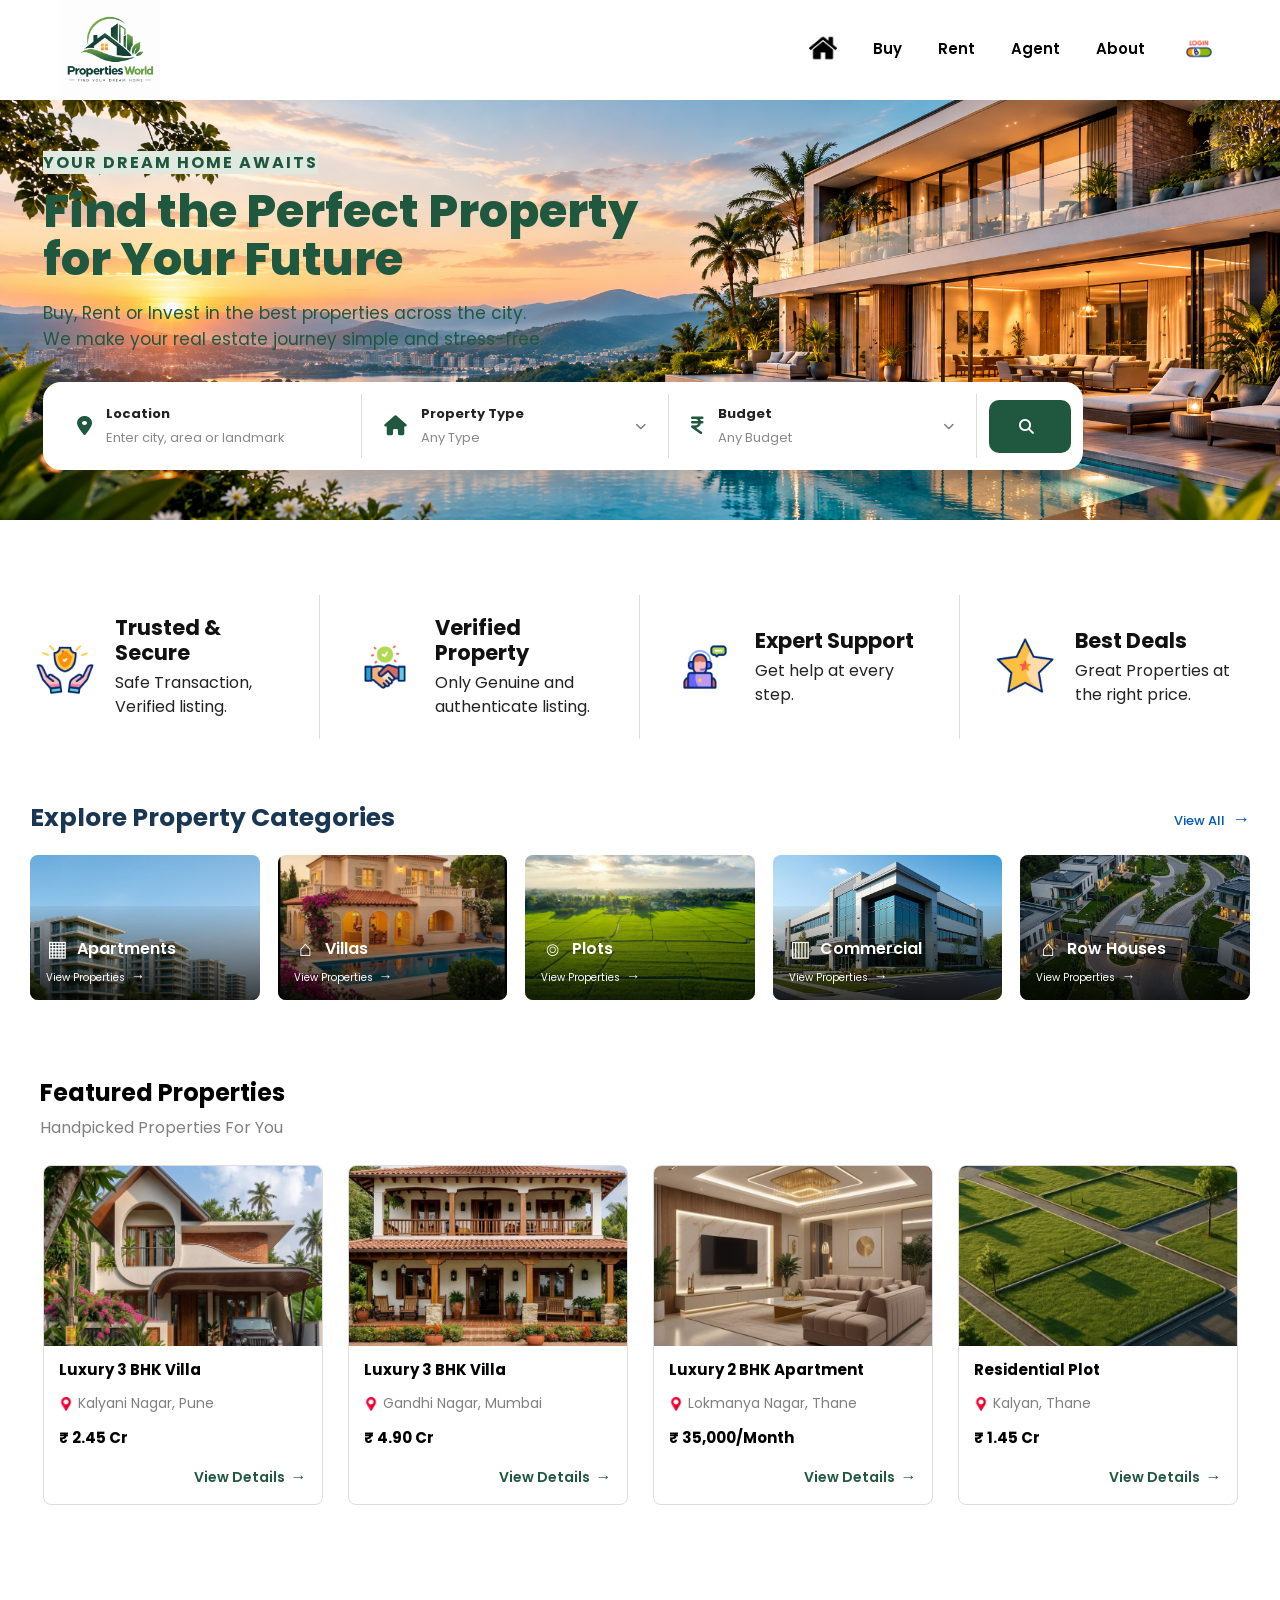
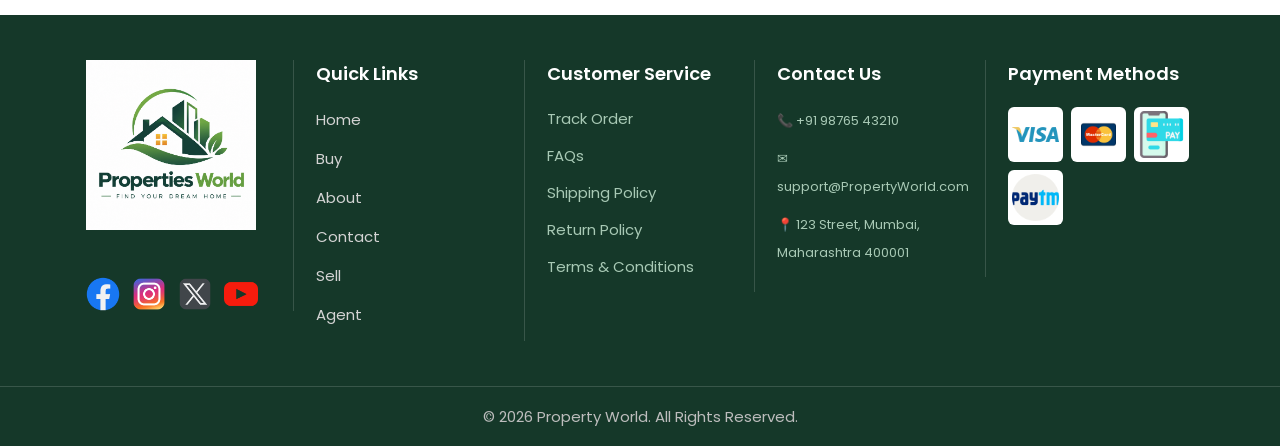
==== index.html @ 8a8790b1 "first commit" ====
<!DOCTYPE html>
<html lang="en">

<head>

    <meta charset="UTF-8">

    <meta name="viewport" content="width=device-width, initial-scale=1.0">

    <title>Property World - Home</title>

    <!-- Poppins Font -->
    <link
        href="https://fonts.googleapis.com/css2?family=Poppins:wght@400;500;600;700;800&display=swap"
        rel="stylesheet">

    <!-- Font Awesome -->
    <link
        rel="stylesheet"
        href="https://cdnjs.cloudflare.com/ajax/libs/font-awesome/6.5.2/css/all.min.css">

    <!-- Home CSS -->
    <link rel="stylesheet" href="style.css/home.css">

</head>


<body>


    <!-- ================= HEADER ================= -->

    <header>

        <!-- Property Logo -->

        <img
            src="Assest/images/logo.png"
            alt="Property World"
            class="logo">


        <!-- Navigation -->

        <nav>

            <!-- Home -->

            <a
                href="index.html"
                class="active">

                <img
                    src="Assest/icons/home.png"
                    alt="Home">

            </a>


            <!-- Buy -->

            <a href="Buy.html">
                Buy
            </a>


            <!-- Rent -->

            <a href="Rent.html">
                Rent
            </a>


            <!-- Agent -->

            <a href="Agent.html">
                Agent
            </a>


            <!-- About -->

            <a href="about.html">
                About
            </a>


            <!-- Login -->

            <a href="Login.html">

                <img
                    src="Assest/gif/login.gif"
                    alt="Login">

            </a>

        </nav>

    </header>



    <!-- ================= HERO SECTION ================= -->

    <main>

        <section class="hero">

            <div class="hero-content">


                <p class="hero-small">

                    <mark>
                        YOUR DREAM HOME AWAITS
                    </mark>

                </p>


                <h1>

                    Find the Perfect Property
                    <br>

                    for Your Future

                </h1>


                <p class="hero-text">

                    Buy, Rent or Invest in the best properties across the city.
                    <br>

                    We make your real estate journey simple and stress-free.

                </p>



                <!-- ================= SEARCH BOX ================= -->

                <div class="search-box">


                    <!-- Location -->

                    <div class="search-item">

                        <i class="fa-solid fa-location-dot"></i>

                        <div>

                            <small>
                                Location
                            </small>

                            <span>
                                Enter city, area or landmark
                            </span>

                        </div>


                        <select id="homeLocation">
                            <option>Mumbai</option>
                            <option>Pune</option>
                            <option>Delhi</option>
                            <option>Thane</option>
                        </select>   

                    </div>



                    <!-- Property Type -->

                    <div class="search-item">

                        <i class="fa-solid fa-house"></i>

                        <div>

                            <small>
                                Property Type
                            </small>

                            <span>
                                Any Type
                            </span>

                        </div>


                        <i class="fa-solid fa-chevron-down arrow"></i>


                        <select id="homePropertyType">

                            <option>
                                Land
                            </option>

                            <option>
                                Apartment
                            </option>

                            <option>
                                Villa
                            </option>

                            <option>
                                Residential Land
                            </option>

                        </select>

                    </div>



                    <!-- Budget -->

                    <div class="search-item">

                        <i class="fa-solid fa-indian-rupee-sign"></i>

                        <div>

                            <small>
                                Budget
                            </small>

                            <span>
                                Any Budget
                            </span>

                        </div>


                        <i class="fa-solid fa-chevron-down arrow"></i>


                        <select <select id="homeBudget">
    

                            <option>
                                50L to 1 Cr
                            </option>

                            <option>
                                1 Cr to 4 Cr
                            </option>

                            <option>
                                4 Cr to 7 Cr
                            </option>

                            <option>
                                7 Cr to 10 Cr
                            </option>

                        </select>

                    </div>



                    <!-- Search Button -->

                   <button class="search-btn" onclick="searchHome()">
                    <i class="fa-solid fa-magnifying-glass"></i>
                    </button>


                </div>

            </div>

        </section>

    </main>


    <br>
    <br>



    <!-- ================= PROPERTY FEATURES ================= -->

    <section class="property-features">


        <!-- Trusted & Secure -->

        <div class="feature-box">

            <img
                src="Assest/gif/security.gif"
                alt="Trusted and Secure">


            <div class="feature-text">

                <h3>
                    Trusted &amp; Secure
                </h3>

                <p>
                    Safe Transaction, Verified listing.
                </p>

            </div>

        </div>



        <!-- Verified Property -->

        <div class="feature-box">

            <img
                src="Assest/gif/Deal.gif"
                alt="Verified Property">


            <div class="feature-text">

                <h3>
                    Verified Property
                </h3>

                <p>
                    Only Genuine and authenticate listing.
                </p>

            </div>

        </div>



        <!-- Expert Support -->

        <div class="feature-box">

            <img
                src="Assest/gif/support.gif"
                alt="Expert Support">


            <div class="feature-text">

                <h3>
                    Expert Support
                </h3>

                <p>
                    Get help at every step.
                </p>

            </div>

        </div>



        <!-- Best Deals -->

        <div class="feature-box">

            <img
                src="Assest/gif/star.gif"
                alt="Best Deals">


            <div class="feature-text">

                <h3>
                    Best Deals
                </h3>

                <p>
                    Great Properties at the right price.
                </p>

            </div>

        </div>


    </section>




    <!-- ================= EXPLORE PROPERTY CATEGORIES ================= -->

    <section class="property-categories">


        <div class="category-header">

            <h1>
                Explore Property Categories
            </h1>


            <a
                href="#"
                class="view-all">

                View All
                <span>
                    →
                </span>

            </a>

        </div>



        <!-- Apartment -->

        <div class="category-box">

            <img
                src="Assest/images/Apartment.jpg"
                alt="Apartments">


            <div class="category-overlay">

                <div class="category-title">

                    <span class="category-icon">
                        ▦
                    </span>

                    <h2>
                        Apartments
                    </h2>

                </div>


                <a
                    href="#"
                    class="view-properties">

                    View Properties
                    <span>
                        →
                    </span>

                </a>

            </div>

        </div>



        <!-- Villas -->

        <div class="category-box">

            <img
                src="Assest/images/villas.jpg"
                alt="Villas">


            <div class="category-overlay">

                <div class="category-title">

                    <span class="category-icon">
                        ⌂
                    </span>

                    <h2>
                        Villas
                    </h2>

                </div>


                <a
                    href="#"
                    class="view-properties">

                    View Properties
                    <span>
                        →
                    </span>

                </a>

            </div>

        </div>



        <!-- Plots -->

        <div class="category-box">

            <img
                src="Assest/images/Plots.jpg"
                alt="Plots">


            <div class="category-overlay">

                <div class="category-title">

                    <span class="category-icon">
                        ⌾
                    </span>

                    <h2>
                        Plots
                    </h2>

                </div>


                <a
                    href="#"
                    class="view-properties">

                    View Properties
                    <span>
                        →
                    </span>

                </a>

            </div>

        </div>



        <!-- Commercial -->

        <div class="category-box">

            <img
                src="Assest/images/commerical.jpg"
                alt="Commercial">


            <div class="category-overlay">

                <div class="category-title">

                    <span class="category-icon">
                        ▥
                    </span>

                    <h2>
                        Commercial
                    </h2>

                </div>


                <a
                    href="#"
                    class="view-properties">

                    View Properties
                    <span>
                        →
                    </span>

                </a>

            </div>

        </div>



        <!-- Row Houses -->

        <div class="category-box">

            <img
                src="Assest/images/Residential.jpg"
                alt="Row Houses">


            <div class="category-overlay">

                <div class="category-title">

                    <span class="category-icon">
                        ⌂
                    </span>

                    <h2>
                        Row Houses
                    </h2>

                </div>


                <a
                    href="#"
                    class="view-properties">

                    View Properties
                    <span>
                        →
                    </span>

                </a>

            </div>

        </div>


    </section>




    <!-- ================= FEATURED PROPERTIES ================= -->

    <section id="popular-properties">


        <h2>
            Featured Properties
        </h2>


        <p>
            Handpicked Properties For You
        </p>



        <div class="property-container">


            <!-- ================= CARD 1 ================= -->

            <article 
             class="property-card"
            data-location="Pune"
            data-type="Villa"
            data-budget="1 Cr to 4 Cr">


                <img
                    src="Assest/images/card 1.jpg"
                    alt="Luxury 3 BHK Villa">


                <h3>
                    Luxury 3 BHK Villa
                </h3>


                <div class="location">

                    <img
                        src="Assest/icons/location.png"
                        alt="Location">

                    <p>
                        Kalyani Nagar, Pune
                    </p>

                </div>


                <h3>
                    ₹ 2.45 Cr
                </h3>


                <!-- VIEW DETAILS -->

                <a href="property-details.html?property=Modern%202%20BHK%20Apartment">
                    View Details <span>→</span>
                </a>

            </article>




            <!-- ================= CARD 2 ================= -->

            <article
            
            class="property-card"
            data-location="Mumbai"
            data-type="Villa"
            data-budget="4 Cr to 7 Cr">


                <img
                    src="Assest/images/card 2.jpg"
                    alt="Luxury 3 BHK Villa">


                <h3>
                    Luxury 3 BHK Villa
                </h3>


                <div class="location">

                    <img
                        src="Assest/icons/location.png"
                        alt="Location">

                    <p>
                        Gandhi Nagar, Mumbai
                    </p>

                </div>


                <h3>
                    ₹ 4.90 Cr
                </h3>


                <!-- VIEW DETAILS -->

                <a href="property-details.html?property=Luxury%203%20BHK%20Residence">
                View Details <span>→</span>
                </a>

            </article>




            <!-- ================= CARD 3 ================= -->

            <article
            <article
            class="property-card"
            data-location="Thane"
            data-type="Apartment"
            data-budget="50L to 1 Cr">


                <img
                    src="Assest/images/card 3.jpg"
                    alt="Luxury 2 BHK Apartment">


                <h3>
                    Luxury 2 BHK Apartment
                </h3>


                <div class="location">

                    <img
                        src="Assest/icons/location.png"
                        alt="Location">

                    <p>
                        Lokmanya Nagar, Thane
                    </p>

                </div>


                <h3>
                    ₹ 35,000/Month
                </h3>


                <!-- VIEW DETAILS -->

                <a href="property-details.html?property=Beautiful%20Family%20Home">
                    View Details <span>→</span>
                </a>


            </article>




            <!-- ================= CARD 4 ================= -->

            <article
            <article
            class="property-card"
            data-location="Thane"
            data-type="Land"
            data-budget="1 Cr to 4 Cr">


                <img
                    src="Assest/images/card 4.jpg"
                    alt="Residential Plot">


                <h3>
                    Residential Plot
                </h3>


                <div class="location">

                    <img
                        src="Assest/icons/location.png"
                        alt="Location">

                    <p>
                        Kalyan, Thane
                    </p>

                </div>


                <h3>
                    ₹ 1.45 Cr
                </h3>


                <!-- VIEW DETAILS -->

                <a
                    href="property-details.html?property=Residential%20Plot"
                    class="view-properties">

                    View Details

                    <span>
                        →
                    </span>

                </a>


            </article>


        </div>

    </section>




    <!-- ================= FOOTER ================= -->

    <footer>


        <div class="footer-container">


            <!-- Logo / Brand -->

            <section class="footer-brand">


                <img
                    src="Assest/images/logo.png"
                    alt="Property World"
                    class="footer-logo">


                <p>
                    
                </p>


                <div class="footer-socials">


                    <a href="#">

                        <img
                            src="Assest/icons/facebook.png"
                            alt="Facebook">

                    </a>


                    <a href="#">

                        <img
                            src="Assest/icons/instagram.png"
                            alt="Instagram">

                    </a>


                    <a href="#">

                        <img
                            src="Assest/icons/twitter.png"
                            alt="Twitter">

                    </a>


                    <a href="#">

                        <img
                            src="Assest/icons/youtube.png"
                            alt="YouTube">

                    </a>


                </div>


            </section>



            <!-- Quick Links -->

            <section>


                <h3>
                    Quick Links
                </h3>


                <ul>


                    <li>
                        <a href="index.html">
                            Home
                        </a>
                    </li>


                    <li>
                        <a href="Buy.html">
                            Buy
                        </a>
                    </li>


                    <li>
                        <a href="about.html">
                            About
                        </a>
                    </li>


                    <li>
                        <a href="contact.html">
                            Contact
                        </a>
                    </li>


                    <li>
                        <a href="sell.html">
                            Sell
                        </a>
                    </li>


                    <li>
                        <a href="Agent.html">
                            Agent
                        </a>
                    </li>


                </ul>


            </section>



            <!-- Customer Service -->

            <section>


                <h3>
                    Customer Service
                </h3>


                <ul>

                    <li>
                        Track Order
                    </li>

                    <li>
                        FAQs
                    </li>

                    <li>
                        Shipping Policy
                    </li>

                    <li>
                        Return Policy
                    </li>

                    <li>
                        Terms &amp; Conditions
                    </li>

                </ul>


            </section>



            <!-- Contact Information -->

            <section>


                <h3>
                    Contact Us
                </h3>


                <p>
                    📞 +91 98765 43210
                </p>


                <p>
                    ✉ support@PropertyWorld.com
                </p>


                <p>

                    📍 123 Street, Mumbai,
                    <br>

                    Maharashtra 400001

                </p>


            </section>



            <!-- Payment Methods -->

            <section>


                <h3>
                    Payment Methods
                </h3>


                <div class="payment-icons">


                    <img
                        src="Assest/icons/visa.png"
                        alt="Visa">


                    <img
                        src="Assest/icons/mastercard.png"
                        alt="MasterCard">


                    <img
                        src="Assest/icons/upi.png"
                        alt="UPI">


                    <img
                        src="Assest/icons/paytm.png"
                        alt="Paytm">


                </div>


            </section>


        </div>



        <!-- Copyright -->

        <div class="footer-bottom">

            © 2026 Property World. All Rights Reserved.

        </div>


    </footer>



    <!-- JavaScript -->

    <script src="JavaScript/script.js"></script>


</body>

</html>
---- style.css/home.css ----
* {
    margin: 0;
    padding: 0;
    box-sizing: border-box;
    font-family: "Poppins", sans-serif;
}


/* =========================
   MARK
========================= */

mark {
    color: #20573f;
    background: rgb(224, 233, 224);
}



/* =========================
   HEADER
========================= */

header {
    width: 100%;
    height: 100px;

    padding: 0 60px;

    background: white;

    border-bottom: 1px solid rgba(255, 255, 255, .08);

    display: flex;
    justify-content: space-between;
    align-items: center;

    position: sticky;
    top: 0;

    z-index: 1000;
}


.logo {
    width: 100px;
    height: 100px;
}


header nav {
    display: flex;
    align-items: center;
    gap: 28px;
}


header nav a {
    display: flex;
    align-items: center;
    justify-content: center;

    height: 90px;

    padding: 0 4px;

    text-decoration: none;

    color: black;

    font-size: 15px;

    font-weight: 600;

    border-bottom: 3px solid transparent;
}


header nav a:hover {
    color: #20573f;
}


nav a.active {
    color: #20573f;
}


nav a:first-child img {
    width: 28px;
    height: 28px;
}


nav a:last-child img {
    width: 35px;
    height: 35px;
}



/* =========================
   HERO SECTION
========================= */

.hero {
    height: 420px;

    position: relative;

    background-image: url("../Assest/images/banner 1.png");

    background-size: cover;

    background-position: center;

    display: flex;

    align-items: center;
}


.hero-content {
    width: 1100px;

    margin: auto;

    padding: 30px;

    margin-left: 1%;
}


.hero-small {
    font-size: 16px;

    font-weight: 700;

    letter-spacing: 2px;

    color: #20573f;

    margin-bottom: 12px;
}


.hero h1 {
    font-size: 46px;

    line-height: 1.05;

    color: #20573f;

    margin: 0 0 18px;

    font-weight: 800;
}


.hero-text {
    font-size: 17px;

    line-height: 1.5;

    color: #20573f;

    margin-bottom: 30px;

    font-weight: 400;
}



/* =========================
   SEARCH BOX
========================= */

.search-box {
    width: 100%;

    background: white;

    border-radius: 18px;

    padding: 12px;

    display: flex;

    align-items: center;

    box-shadow: 0 8px 25px rgba(0, 0, 0, 0.18);
}


.search-item {
    flex: 1;

    display: flex;

    align-items: center;

    gap: 14px;

    padding: 10px 22px;

    border-right: 1px solid #ddd;

    position: relative;
}


.search-item > i:first-child {
    color: #20573f;

    font-size: 20px;
}


.search-item div {
    display: flex;

    flex-direction: column;

    gap: 4px;
}


.search-item small {
    font-size: 13px;

    font-weight: 700;

    color: #222;
}


.search-item span {
    font-size: 13px;

    color: #888;
}


.search-item .arrow {
    font-size: 11px;

    margin-left: auto;

    color: #777;
}


.search-item select {
    position: absolute;

    right: 10px;

    top: 0;

    width: 100%;

    height: 100%;

    opacity: 0;

    cursor: pointer;
}



/* =========================
   SEARCH BUTTON
========================= */

.search-btn {
    border: none;

    background: #20573f;

    color: white;

    padding: 15px 30px;

    margin-left: 12px;

    border-radius: 10px;

    font-size: 15px;

    font-weight: 600;

    cursor: pointer;
}


.search-btn:hover {
    background: #153829;
}


.search-btn i {
    margin-right: 7px;
}



/* =========================
   FEATURED PROPERTIES
========================= */

#popular-properties {
    padding: 40px;

    text-align: center;
}


#popular-properties h2 {
    margin-bottom: 5px;

    text-align: left;
}


#popular-properties > p {
    color: gray;

    margin-bottom: 25px;

    text-align: left;
}



/* =========================
   PROPERTY CONTAINER
========================= */

.property-container {
    display: flex;

    flex-direction: row;

    justify-content: center;

    gap: 25px;

    flex-wrap: wrap;
}



/* =========================
   PROPERTY CARD
========================= */

.property-container article {
    width: 280px;

    background-color: white;

    border: 1px solid #ddd;

    border-radius: 8px;

    overflow: hidden;

    text-align: left;

    transition: 0.3s;
}


.property-container article:hover {
    transform: translateY(-5px);

    box-shadow: 0 8px 20px rgba(0, 0, 0, 0.12);
}



/* =========================
   CARD IMAGE
========================= */

.property-container article > img {
    width: 100%;

    height: 180px;

    object-fit: cover;

    display: block;
}



/* =========================
   PROPERTY NAME
========================= */

.property-container article h3 {
    margin: 12px 15px;

    font-size: 15px;
}



/* =========================
   LOCATION
========================= */

.location {
    display: flex;

    align-items: center;

    gap: 5px;

    margin: 0 15px;
}


.location img {
    width: 14px;

    height: 14px;

    object-fit: contain;
}


.location p {
    margin: 0;

    color: gray;

    font-size: 14px;
}



/* =========================
   VIEW DETAILS
========================= */

.property-container article a {
    display: block;

    margin: 15px;

    text-align: right;

    color: #20573f;

    text-decoration: none;

    font-size: 14px;

    font-weight: 600;
}


.property-container article a:hover {
    color: #153829;
}


.property-container article a span {
    font-size: 16px;

    margin-left: 3px;
}



/* =========================
   PROPERTY FEATURES
========================= */

.property-features {
    width: 100%;

    display: flex !important;

    flex-direction: row !important;

    align-items: stretch;

    justify-content: space-between;

    background-color: #ffffff;

    margin: 0;

    padding: 25px 0;

    box-sizing: border-box;
}


.feature-box {
    flex: 1 1 25%;

    display: flex !important;

    flex-direction: row !important;

    align-items: center;

    gap: 20px;

    padding: 20px 35px;

    box-sizing: border-box;

    border-right: 1px solid #dddddd;

    min-width: 0;
}


.feature-box:last-child {
    border-right: none;
}


.feature-box img {
    width: 60px;

    height: 60px;

    object-fit: contain;

    flex-shrink: 0;
}


.feature-text {
    flex: 1;
}


.feature-text h3 {
    margin: 0 0 6px 0;

    font-size: 21px;

    font-weight: 700;

    color: #111111;

    line-height: 1.2;
}


.feature-text p {
    margin: 0;

    font-size: 16px;

    font-weight: 400;

    color: #222222;

    line-height: 1.5;
}



/* =========================
   EXPLORE PROPERTY CATEGORIES
========================= */

.property-categories {
    width: 100%;

    padding: 35px 30px;

    box-sizing: border-box;

    display: grid;

    grid-template-columns: repeat(5, 1fr);

    gap: 18px;

    background: #ffffff;
}



/* =========================
   CATEGORY HEADER
========================= */

.category-header {
    grid-column: 1 / -1;

    display: flex;

    justify-content: space-between;

    align-items: center;

    margin-bottom: 0;
}


.category-header h1 {
    margin: 0;

    font-size: 25px;

    font-weight: 700;

    color: #193653;
}


.view-all {
    text-decoration: none;

    color: #0057b8;

    font-size: 13px;

    font-weight: 500;
}


.view-all span {
    font-size: 18px;

    margin-left: 4px;
}



/* =========================
   CATEGORY CARD
========================= */

.category-box {
    position: relative;

    height: 145px;

    border-radius: 8px;

    overflow: hidden;

    background: #ddd;

    cursor: pointer;

    transition:
        transform 0.3s ease,
        box-shadow 0.3s ease;
}


.category-box img {
    width: 100%;

    height: 100%;

    object-fit: cover;

    display: block;

    transition: transform 0.4s ease;
}


.category-box:hover img {
    transform: scale(1.06);
}


.category-box:hover {
    transform: translateY(-3px);

    box-shadow:
        0 8px 20px rgba(0, 0, 0, 0.18);
}



/* =========================
   DARK GRADIENT
========================= */

.category-box::after {
    content: "";

    position: absolute;

    left: 0;

    right: 0;

    bottom: 0;

    height: 65%;

    background: linear-gradient(
        to top,
        rgba(0, 0, 0, 0.75),
        rgba(0, 0, 0, 0.05)
    );

    pointer-events: none;
}



/* =========================
   CATEGORY CONTENT
========================= */

.category-overlay {
    position: absolute;

    left: 16px;

    right: 16px;

    bottom: 12px;

    z-index: 2;

    color: white;
}


.category-title {
    display: flex;

    align-items: center;

    gap: 8px;

    margin-bottom: 3px;
}


.category-title h2 {
    margin: 0;

    color: white;

    font-size: 16px;

    font-weight: 600;

    line-height: 1.2;
}


.category-icon {
    width: 23px;

    height: 23px;

    display: flex;

    align-items: center;

    justify-content: center;

    color: white;

    font-size: 22px;

    line-height: 1;
}


.view-properties {
    color: white;

    text-decoration: none;

    font-size: 10px;

    font-weight: 400;
}


.view-properties span {
    font-size: 14px;

    margin-left: 3px;
}



/* =========================
   FOOTER
========================= */

footer {
    background: #153829;

    color: #ffffff;

    margin-top: 70px;
}


.footer-container {
    width: 90%;

    margin: auto;

    padding: 45px 0;

    display: flex;

    justify-content: space-between;

    align-items: flex-start;
}


.footer-container section {
    width: 20%;

    padding: 0 22px;

    border-right: 1px solid rgba(255, 255, 255, .15);
}


.footer-container section:last-child {
    border-right: none;
}


.footer-container section:first-child > img {
    width: 170px;

    height: auto;

    margin-bottom: 18px;
}


.footer-container section:first-child p {
    color: #cfcfcf;

    font-size: 15px;

    line-height: 26px;

    margin-bottom: 22px;
}


.footer-socials {
    display: flex;

    align-items: center;

    gap: 12px;
}


.footer-socials a {
    display: flex;
}


.footer-socials img {
    width: 34px;

    height: 34px;

    transition: .3s;
}


.footer-container h3 {
    font-size: 18px;

    font-weight: 600;

    color: white;

    margin-bottom: 20px;
}


.footer-container ul {
    list-style: none;
}


.footer-container ul li {
    margin-bottom: 14px;
}


.footer-container ul li a {
    color: #d4d4d4;

    text-decoration: none;

    font-size: 15px;

    transition: .3s;
}


.footer-container ul li a:hover {
    color: #A8C9B5;
}



/* =========================
   CUSTOMER SERVICE
========================= */

.footer-container section:nth-child(3) li {
    color: #A8C9B5;

    font-size: 15px;

    cursor: pointer;

    transition: .3s;
}


.footer-container section:nth-child(3) li:hover {
    color: #ff6b00;
}



/* =========================
   CONTACT
========================= */

.footer-container section:nth-child(4) p {
    color: #A8C9B5;

    font-size: 13px;

    line-height: 28px;

    margin-bottom: 10px;
}



/* =========================
   PAYMENT
========================= */

.payment-icons {
    display: flex;

    gap: 8px;

    flex-wrap: wrap;
}


.payment-icons img {
    width: 55px;

    height: auto;

    background: #ffffff;

    padding: 4px;

    border-radius: 6px;
}



/* =========================
   FOOTER BOTTOM
========================= */

.footer-bottom {
    border-top: 1px solid rgba(255, 255, 255, .15);

    text-align: center;

    color: #bdbdbd;

    padding: 18px 0;

    font-size: 15px;
}



/* =========================
   TABLET
========================= */

@media (max-width: 1100px) {

    .property-categories {
        grid-template-columns: repeat(3, 1fr);
    }

}



/* =========================
   TABLET PROPERTY FEATURES
========================= */

@media (max-width: 900px) {

    .property-features {
        flex-wrap: wrap;
    }


    .feature-box {
        flex: 1 1 50%;

        padding: 20px;
    }


    .feature-box:nth-child(2) {
        border-right: none;
    }


    .feature-box:nth-child(1),
    .feature-box:nth-child(2) {
        border-bottom: 1px solid #dddddd;
    }


    .property-container article {
        width: 300px;
    }


    .footer-container {
        flex-wrap: wrap;
    }


    .footer-container section {
        width: 50%;

        margin-bottom: 30px;
    }

}



/* =========================
   SMALL TABLET
========================= */

@media (max-width: 750px) {

    .property-categories {
        grid-template-columns: repeat(2, 1fr);

        padding: 30px 20px;
    }


    .category-box {
        height: 170px;
    }


    header {
        padding: 0 25px;
    }


    header nav {
        gap: 15px;
    }


    .hero h1 {
        font-size: 38px;
    }


    .search-box {
        flex-wrap: wrap;
    }


    .search-item {
        min-width: 100%;

        border-right: none;

        border-bottom: 1px solid #ddd;
    }


    .search-btn {
        margin-top: 10px;

        width: 100%;
    }

}



/* =========================
   MOBILE
========================= */

@media (max-width: 600px) {

    .property-features {
        flex-direction: column !important;
    }


    .feature-box {
        flex: 1 1 100%;

        width: 100%;

        border-right: none;

        border-bottom: 1px solid #dddddd;
    }


    .feature-box:last-child {
        border-bottom: none;
    }


    .property-container {
        flex-direction: column;

        align-items: center;
    }


    .property-container article {
        width: 100%;

        max-width: 350px;
    }


    .property-categories {
        grid-template-columns: 1fr;

        padding: 25px 15px;
    }


    .category-header h1 {
        font-size: 21px;
    }


    .category-box {
        height: 190px;
    }


    header {
        height: auto;

        padding: 10px 15px;

        flex-direction: column;
    }


    .logo {
        width: 80px;

        height: 80px;
    }


    header nav {
        gap: 12px;

        flex-wrap: wrap;

        justify-content: center;
    }


    header nav a {
        height: 50px;
    }


    .hero {
        height: auto;

        min-height: 500px;
    }


    .hero-content {
        width: 100%;

        margin-left: 0;

        padding: 25px 15px;
    }


    .hero h1 {
        font-size: 32px;
    }


    .hero-text {
        font-size: 14px;
    }


    .footer-container section {
        width: 100%;

        border-right: none;

        border-bottom: 1px solid rgba(255,255,255,.15);

        padding-bottom: 25px;
    }


    .footer-container section:last-child {
        border-bottom: none;
    }

}
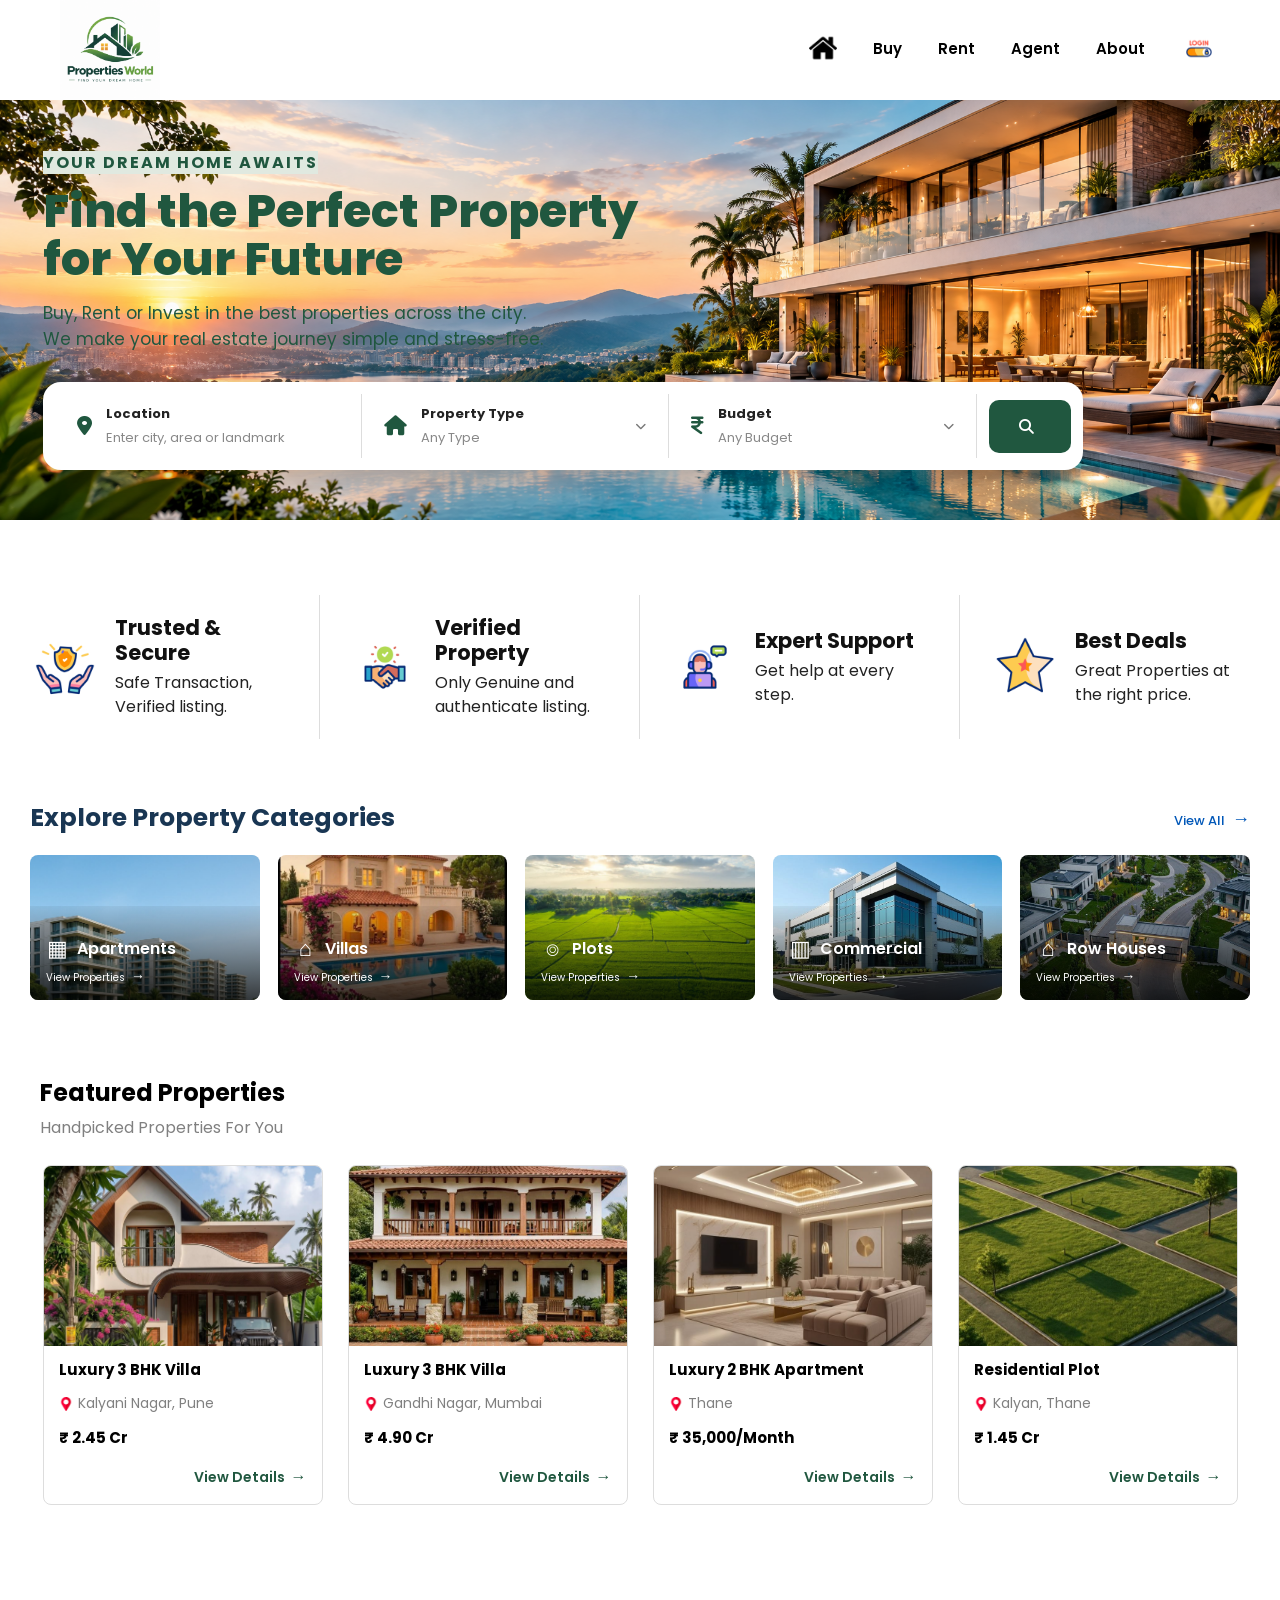
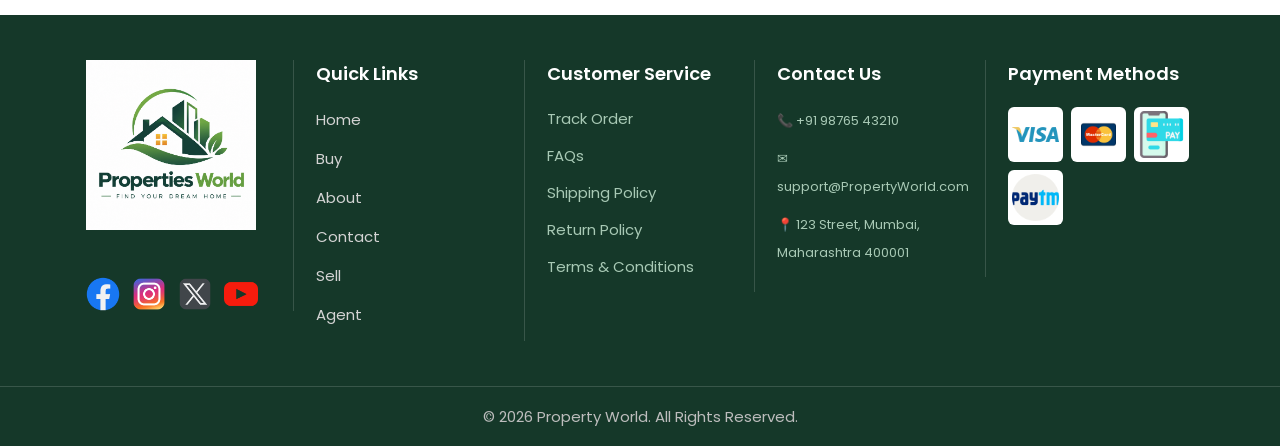
==== commit acffcfb0: "first commit1" ====
--- a/index.html
+++ b/index.html
@@ -777,7 +777,7 @@
                         alt="Location">
 
                     <p>
-                        Lokmanya Nagar, Thane
+                        Thane
                     </p>
 
                 </div>
